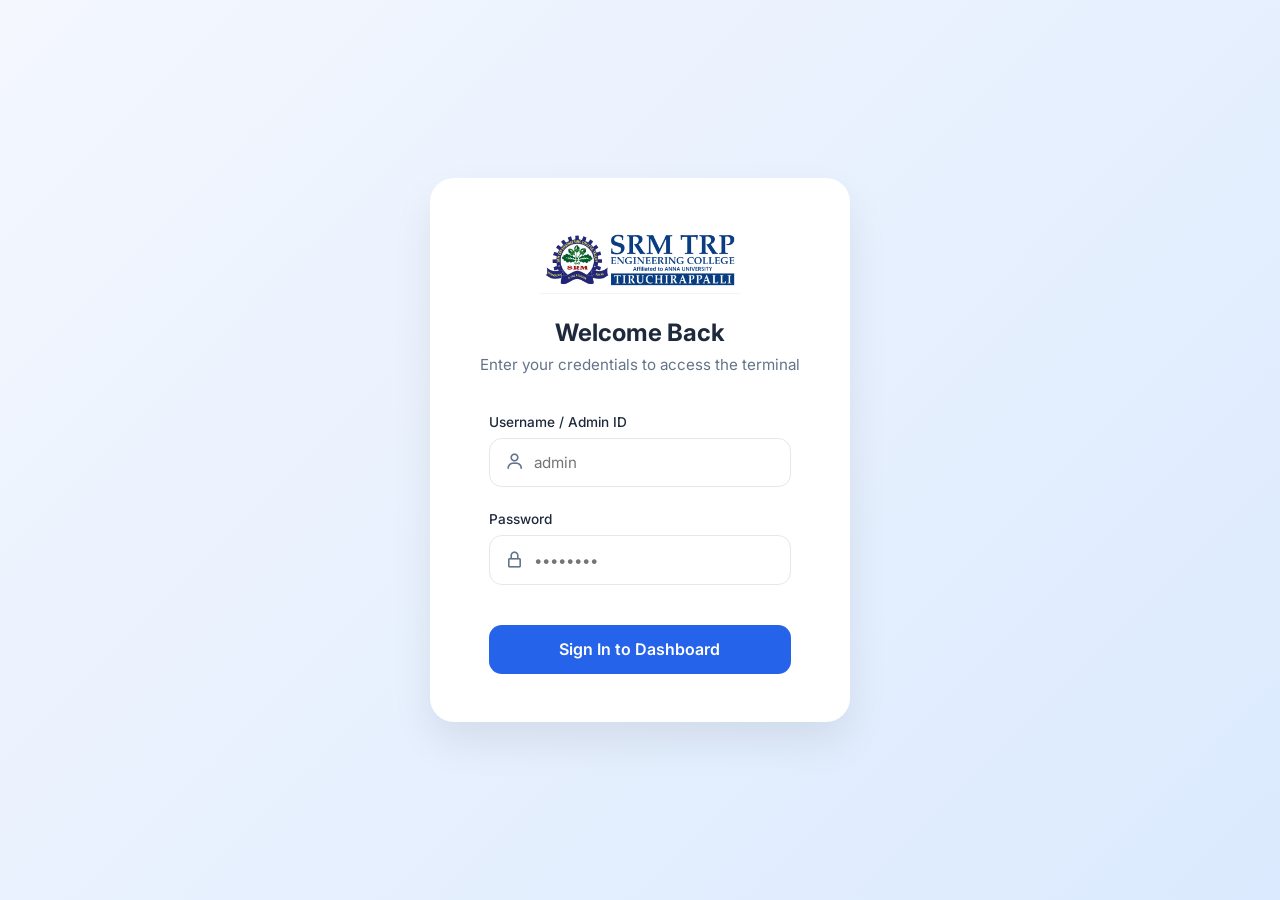
==== index.html @ 42f21158 "Add files via upload" ====
<!DOCTYPE html>
<html lang="en">

<head>
    <meta charset="UTF-8">
    <meta name="viewport" content="width=device-width, initial-scale=1.0">
    <title>Login - Campus Bus Terminal</title>
    <!-- Google Fonts -->
    <link rel="preconnect" href="https://fonts.googleapis.com">
    <link rel="preconnect" href="https://fonts.gstatic.com" crossorigin>
    <link href="https://fonts.googleapis.com/css2?family=Inter:wght@300;400;500;600;700&display=swap" rel="stylesheet">
    <!-- Boxicons -->
    <link href="https://unpkg.com/boxicons@2.1.4/css/boxicons.min.css" rel="stylesheet">
    <link rel="stylesheet" href="style.css">
    <style>
        /* Specific Styles for Login */
        body {
            background-color: var(--app-bg);
            background-image: linear-gradient(135deg, var(--app-bg) 0%, #dbeafe 100%);
            display: flex;
            justify-content: center;
            align-items: center;
            height: 100vh;
            margin: 0;
            font-family: 'Inter', sans-serif;
        }

        .login-container {
            background-color: var(--card-bg);
            border-radius: 1.5rem;
            box-shadow: 0 20px 40px rgba(0, 0, 0, 0.08);
            width: 100%;
            max-width: 420px;
            padding: 3rem 2.5rem;
            display: flex;
            flex-direction: column;
            align-items: center;
            text-align: center;
        }

        .login-logo {
            width: 80px;
            height: 80px;
            background-color: var(--primary-light);
            border-radius: 1.25rem;
            display: flex;
            justify-content: center;
            align-items: center;
            margin-bottom: 1.5rem;
            color: var(--primary);
            font-size: 2.5rem;
        }

        .login-container h1 {
            font-size: 1.5rem;
            color: var(--text-main);
            margin-bottom: 0.5rem;
        }

        .login-container p {
            color: var(--text-muted);
            font-size: 0.95rem;
            margin-bottom: 2.5rem;
        }

        .form-group {
            width: 100%;
            margin-bottom: 1.5rem;
            text-align: left;
            position: relative;
        }

        .form-group label {
            display: block;
            font-size: 0.85rem;
            font-weight: 500;
            color: var(--text-main);
            margin-bottom: 0.5rem;
        }

        .form-group input {
            width: 100%;
            padding: 0.9rem 1rem 0.9rem 2.8rem;
            border: 1px solid var(--border);
            border-radius: 0.8rem;
            font-size: 0.95rem;
            transition: all 0.2s;
            outline: none;
        }

        .form-group input:focus {
            border-color: #cbd5e1;
        }

        .form-group i {
            position: absolute;
            left: 1rem;
            bottom: 1rem;
            color: var(--text-muted);
            font-size: 1.2rem;
        }

        .login-btn {
            width: 100%;
            padding: 0.9rem;
            background-color: var(--primary);
            color: white;
            border: none;
            border-radius: 0.8rem;
            font-size: 1rem;
            font-weight: 600;
            cursor: pointer;
            transition: all 0.2s;
            margin-top: 1rem;
        }

        .login-btn:hover {
            background-color: var(--primary-hover);
            box-shadow: 0 4px 12px rgba(37, 99, 235, 0.2);
        }

        .error-message {
            color: var(--danger);
            font-size: 0.85rem;
            margin-top: 1rem;
            display: none;
            background-color: var(--danger-bg);
            padding: 0.8rem;
            border-radius: 0.5rem;
            width: 100%;
            text-align: left;
        }
    </style>
</head>

<body>

    <div class="login-container">
        <div class="login-logo" style="background-color: transparent; width: auto; height: auto;">
            <img src="logo.png" alt="SRM TRP Engineering College Logo" style="max-width: 200px; height: auto;">
        </div>
        <h1>Welcome Back</h1>
        <p>Enter your credentials to access the terminal</p>

        <form id="loginForm" onsubmit="handleLogin(event)">
            <div class="form-group">
                <label for="username">Username / Admin ID</label>
                <i class='bx bx-user'></i>
                <input type="text" id="username" placeholder="admin" required>
            </div>

            <div class="form-group">
                <label for="password">Password</label>
                <i class='bx bx-lock-alt'></i>
                <input type="password" id="password" placeholder="••••••••" required>
            </div>

            <button type="submit" class="login-btn">Sign In to Dashboard</button>
            <div class="error-message" id="errorMsg">
                <i class='bx bx-error-circle'></i> Invalid credentials. Please use 'admin' / 'admin'.
            </div>
        </form>
    </div>

    <script>
        function handleLogin(e) {
            e.preventDefault();
            const user = document.getElementById('username').value;
            const pass = document.getElementById('password').value;
            const errorMsg = document.getElementById('errorMsg');

            // Simple demo authentication
            if (user === 'admin' && pass === 'admin') {
                errorMsg.style.display = 'none';

                // Add a small loading effect
                const btn = document.querySelector('.login-btn');
                btn.innerHTML = "<i class='bx bx-loader-alt bx-spin'></i> Authenticating...";
                btn.style.opacity = '0.8';

                // Redirect to dashboard after 1 second
                setTimeout(() => {
                    window.location.href = 'Bus.html';
                }, 1000);
            } else {
                errorMsg.style.display = 'block';
                // Shake animation for error
                const container = document.querySelector('.login-container');
                container.style.animation = 'shake 0.4s';
                setTimeout(() => container.style.animation = '', 400);
            }
        }
    </script>
    <style>
        @keyframes shake {
            0% {
                transform: translateX(0);
            }

            25% {
                transform: translateX(-8px);
            }

            50% {
                transform: translateX(8px);
            }

            75% {
                transform: translateX(-8px);
            }

            100% {
                transform: translateX(0);
            }
        }

        </script></body></html>
---- style.css ----
:root {
            --bg-dark: #0f1c4e;
            /* Dark blue background from the edge of the image */
            --app-bg: #f4f7fe;
            /* Very light blue for the main area */
            --sidebar-bg: #ffffff;
            --card-bg: #ffffff;
            --primary: #2563eb;
            --primary-light: #eff6ff;
            --primary-hover: #1d4ed8;
            --text-main: #1e293b;
            --text-muted: #64748b;
            --success: #10b981;
            --success-bg: #d1fae5;
            --warning: #f59e0b;
            --warning-bg: #fef3c7;
            --danger: #ef4444;
            --danger-bg: #fee2e2;
            --border: #e2e8f0;
        }

        /* Dark Theme Overrides */
        body.dark-theme {
            --app-bg: #0f172a;
            --sidebar-bg: #1e293b;
            --card-bg: #1e293b;
            --primary-light: rgba(37, 99, 235, 0.2);
            --text-main: #f8fafc;
            --text-muted: #94a3b8;
            --border: #334155;
            --success-bg: rgba(16, 185, 129, 0.2);
            --warning-bg: rgba(245, 158, 11, 0.2);
            --danger-bg: rgba(239, 68, 68, 0.2);
        }

        /* Specific Element Overrides for Dark Mode */
        body.dark-theme th {
            background-color: #0f172a;
        }

        body.dark-theme tr:hover td {
            background-color: #334155;
        }

        body.dark-theme .action-btn {
            background-color: #334155;
        }

        body.dark-theme .btn-outline:hover {
            background-color: #334155;
            border-color: #475569;
        }

        body.dark-theme .camera-container {
            background-color: #0f172a;
            border-color: #334155;
        }

        * {
            margin: 0;
            padding: 0;
            box-sizing: border-box;
            font-family: 'Inter', sans-serif;
        }

        body {
            background-color: var(--app-bg);
            height: 100vh;
            display: flex;
            justify-content: center;
            align-items: center;
            overflow: hidden;
            margin: 0;
            padding: 0;
        }

        .app-container {
            background-color: var(--app-bg);
            width: 100%;
            height: 100%;
            display: flex;
            overflow: hidden;
        }

        /* Sidebar Styles */
        .sidebar {
            width: 250px;
            background-color: var(--sidebar-bg);
            padding: 1.5rem 1.25rem;
            display: flex;
            flex-direction: column;
            border-right: 1px solid var(--border);
            z-index: 10;
        }

        .logo {
            display: flex;
            align-items: center;
            justify-content: center;
            margin-bottom: 2rem;
            padding: 0 0.5rem;
        }

        .logo img {
            max-width: 100%;
            height: auto;
            max-height: 80px;
            /* Adjust based on preference */
        }

        .nav-menu {
            list-style: none;
            display: flex;
            flex-direction: column;
            gap: 0.25rem;
            flex: 1;
        }

        .nav-link {
            display: flex;
            align-items: center;
            gap: 1rem;
            padding: 0.8rem 1rem;
            color: var(--text-muted);
            text-decoration: none;
            border-radius: 0.8rem;
            font-weight: 500;
            transition: all 0.3s ease;
            font-size: 0.95rem;
        }

        .nav-link:hover {
            color: var(--primary);
            background-color: var(--primary-light);
        }

        .nav-item.active .nav-link {
            background-color: var(--primary);
            color: white;
            box-shadow: 0 4px 12px rgba(37, 99, 235, 0.25);
        }

        .nav-item.active .nav-link i {
            color: white;
        }

        .nav-link i {
            font-size: 1.25rem;
        }

        .bottom-nav {
            margin-top: auto;
            display: flex;
            flex-direction: column;
            gap: 0.25rem;
        }

        /* Main Content */
        .main-content {
            flex: 1;
            display: flex;
            flex-direction: column;
            overflow-y: auto;
            overflow-x: hidden;
            background-color: var(--app-bg);
            padding-bottom: 2rem;
        }

        /* Scrollbar styling */
        .main-content::-webkit-scrollbar {
            width: 8px;
        }

        .main-content::-webkit-scrollbar-track {
            background: transparent;
        }

        .main-content::-webkit-scrollbar-thumb {
            background-color: #cbd5e1;
            border-radius: 10px;
        }

        /* Topbar */
        .topbar {
            display: flex;
            justify-content: space-between;
            align-items: center;
            padding: 1.5rem 2rem;
            position: sticky;
            top: 0;
            background-color: var(--app-bg);
            z-index: 5;
        }

        .search-bar {
            position: relative;
            width: 350px;
        }

        .search-bar i {
            position: absolute;
            left: 1rem;
            top: 50%;
            transform: translateY(-50%);
            color: var(--text-muted);
            font-size: 1.1rem;
        }

        .search-bar input {
            width: 100%;
            padding: 0.8rem 1rem 0.8rem 2.8rem;
            border: none;
            border-radius: 2rem;
            background-color: var(--card-bg);
            font-size: 0.95rem;
            outline: none;
            color: var(--text-main);
            box-shadow: 0 2px 10px rgba(0, 0, 0, 0.02);
        }

        .search-bar input::placeholder {
            color: var(--text-muted);
            font-weight: 400;
        }

        .topbar-right {
            display: flex;
            align-items: center;
            gap: 1.25rem;
        }

        .icon-btn {
            width: 44px;
            height: 44px;
            border-radius: 50%;
            background-color: var(--card-bg);
            border: none;
            display: flex;
            justify-content: center;
            align-items: center;
            color: var(--text-main);
            font-size: 1.2rem;
            cursor: pointer;
            box-shadow: 0 2px 10px rgba(0, 0, 0, 0.02);
            transition: all 0.2s ease;
            position: relative;
        }

        .icon-btn:hover {
            background-color: var(--primary-light);
            color: var(--primary);
        }

        .icon-btn.has-notification::after {
            content: '';
            position: absolute;
            top: 10px;
            right: 12px;
            width: 8px;
            height: 8px;
            background-color: var(--danger);
            border-radius: 50%;
            border: 2px solid var(--card-bg);
        }

        .user-profile {
            display: flex;
            align-items: center;
            gap: 0.75rem;
            background-color: var(--card-bg);
            padding: 0.4rem 0.8rem 0.4rem 0.4rem;
            border-radius: 2rem;
            box-shadow: 0 2px 10px rgba(0, 0, 0, 0.02);
            cursor: pointer;
            transition: all 0.2s ease;
        }

        .user-profile:hover {
            box-shadow: 0 4px 12px rgba(0, 0, 0, 0.05);
        }

        .user-profile img {
            width: 36px;
            height: 36px;
            border-radius: 50%;
            object-fit: cover;
        }

        .profile-info {
            display: flex;
            flex-direction: column;
        }

        .profile-info h4 {
            font-size: 0.85rem;
            color: var(--text-main);
            font-weight: 600;
        }

        .profile-info p {
            font-size: 0.75rem;
            color: var(--text-muted);
        }

        .user-profile>i {
            color: var(--text-muted);
            margin-left: 0.5rem;
            font-size: 1.1rem;
        }

        /* Dashboard Content */
        .dashboard-content {
            padding: 0 2rem;
            display: flex;
            flex-direction: column;
            gap: 1.5rem;
        }

        .page-header {
            display: flex;
            justify-content: space-between;
            align-items: center;
            margin-bottom: 0.5rem;
        }

        .page-title {
            font-size: 1.4rem;
            color: var(--text-main);
            font-weight: 700;
        }

        /* Stats Grid */
        .stats-grid {
            display: grid;
            grid-template-columns: repeat(4, 1fr);
            gap: 1.5rem;
        }

        .stat-card {
            background-color: var(--card-bg);
            padding: 1.5rem;
            border-radius: 1.25rem;
            box-shadow: 0 2px 12px rgba(0, 0, 0, 0.03);
            display: flex;
            align-items: center;
            gap: 1.25rem;
            transition: transform 0.2s ease;
        }

        .stat-card:hover {
            transform: translateY(-2px);
        }

        .stat-icon {
            width: 54px;
            height: 54px;
            border-radius: 1rem;
            display: flex;
            justify-content: center;
            align-items: center;
            font-size: 1.6rem;
        }

        .stat-icon.blue {
            background-color: var(--primary-light);
            color: var(--primary);
        }

        .stat-icon.green {
            background-color: var(--success-bg);
            color: var(--success);
        }

        .stat-icon.orange {
            background-color: var(--warning-bg);
            color: var(--warning);
        }

        .stat-icon.red {
            background-color: var(--danger-bg);
            color: var(--danger);
        }

        .stat-details {
            display: flex;
            flex-direction: column;
        }

        .stat-details h3 {
            font-size: 0.85rem;
            color: var(--text-muted);
            font-weight: 500;
            margin-bottom: 0.25rem;
        }

        .stat-details p {
            font-size: 1.5rem;
            color: var(--text-main);
            font-weight: 700;
        }

        /* Middle Section: Camera & recent activity */
        .middle-grid {
            display: grid;
            grid-template-columns: 1fr 1fr;
            gap: 1.5rem;
        }

        .card {
            background-color: var(--card-bg);
            border-radius: 1.25rem;
            padding: 1.5rem;
            box-shadow: 0 2px 12px rgba(0, 0, 0, 0.03);
            display: flex;
            flex-direction: column;
        }

        .card-header {
            display: flex;
            justify-content: space-between;
            align-items: center;
            margin-bottom: 1.25rem;
        }

        .card-title {
            font-size: 1.1rem;
            color: var(--text-main);
            font-weight: 600;
            display: flex;
            align-items: center;
            gap: 0.5rem;
        }

        .card-title i {
            color: var(--primary);
        }

        /* Camera Preview Area */
        .camera-container {
            position: relative;
            width: 100%;
            height: 250px;
            background-color: #f1f5f9;
            border-radius: 1rem;
            overflow: hidden;
            display: flex;
            justify-content: center;
            align-items: center;
            border: 2px dashed #cbd5e1;
        }

        .camera-overlay {
            position: absolute;
            top: 0;
            left: 0;
            width: 100%;
            height: 100%;
            position: relative;
        }

        .scanner-line {
            position: absolute;
            top: 0;
            left: 0;
            width: 100%;
            height: 2px;
            background-color: var(--primary);
            box-shadow: 0 0 10px var(--primary);
            animation: scan 3s infinite linear;
            z-index: 10;
        }

        @keyframes scan {
            0% {
                top: 0;
                opacity: 0;
            }

            10% {
                opacity: 1;
            }

            90% {
                opacity: 1;
            }

            100% {
                top: 100%;
                opacity: 0;
            }
        }

        .camera-bg {
            width: 100%;
            height: 100%;
            object-fit: cover;
            filter: grayscale(40%) contrast(110%);
        }

        .camera-empty {
            color: var(--text-muted);
            display: flex;
            flex-direction: column;
            align-items: center;
            gap: 0.5rem;
        }

        .camera-empty i {
            font-size: 3rem;
        }

        .live-badge {
            position: absolute;
            top: 1rem;
            left: 1rem;
            background-color: rgba(0, 0, 0, 0.6);
            color: white;
            padding: 0.3rem 0.6rem;
            border-radius: 0.5rem;
            font-size: 0.75rem;
            font-weight: 500;
            display: flex;
            align-items: center;
            gap: 0.4rem;
            backdrop-filter: blur(4px);
            z-index: 5;
        }

        .live-badge .dot {
            width: 8px;
            height: 8px;
            background-color: var(--danger);
            border-radius: 50%;
            animation: pulse 1.5s infinite;
        }

        @keyframes pulse {
            0% {
                transform: scale(0.95);
                box-shadow: 0 0 0 0 rgba(239, 68, 68, 0.7);
            }

            70% {
                transform: scale(1);
                box-shadow: 0 0 0 6px rgba(239, 68, 68, 0);
            }

            100% {
                transform: scale(0.95);
                box-shadow: 0 0 0 0 rgba(239, 68, 68, 0);
            }
        }

        /* Latest Scan Details */
        .scan-details {
            display: flex;
            flex-direction: column;
            align-items: center;
            justify-content: center;
            height: 100%;
            padding: 1rem;
            text-align: center;
        }

        .number-plate {
            background-color: #fbbf24;
            color: #000;
            padding: 0.8rem 2rem;
            border-radius: 0.5rem;
            font-size: 2.5rem;
            font-weight: 800;
            border: 4px solid #1e293b;
            margin: 1rem 0;
            letter-spacing: 3px;
            font-family: monospace;
            box-shadow: 0 4px 6px rgba(0, 0, 0, 0.1);
        }

        .scan-status {
            font-size: 1.1rem;
            color: var(--success);
            font-weight: 600;
            display: flex;
            align-items: center;
            gap: 0.5rem;
        }

        .scan-meta {
            color: var(--text-muted);
            font-size: 0.9rem;
            margin-top: 0.5rem;
        }

        /* Buttons */
        .btn {
            padding: 0.6rem 1.2rem;
            border-radius: 0.8rem;
            font-weight: 500;
            font-size: 0.9rem;
            cursor: pointer;
            display: flex;
            align-items: center;
            gap: 0.5rem;
            border: none;
            transition: all 0.2s ease;
        }

        .btn-primary {
            background-color: var(--primary);
            color: white;
        }

        .btn-primary:hover {
            background-color: var(--primary-hover);
            box-shadow: 0 4px 12px rgba(37, 99, 235, 0.2);
        }

        .btn-outline {
            background-color: transparent;
            border: 1px solid var(--border);
            color: var(--text-main);
        }

        .btn-outline:hover {
            background-color: #f8fafc;
            border-color: #cbd5e1;
        }

        /* Table Styles */
        .table-container {
            width: 100%;
            overflow-x: auto;
        }

        table {
            width: 100%;
            border-collapse: separate;
            border-spacing: 0;
        }

        th,
        td {
            padding: 1rem;
            text-align: left;
            border-bottom: 1px solid var(--border);
        }

        th {
            color: var(--text-muted);
            font-weight: 500;
            font-size: 0.85rem;
            text-transform: uppercase;
            letter-spacing: 0.5px;
            background-color: #f8fafc;
        }

        th:first-child {
            border-top-left-radius: 0.5rem;
        }

        th:last-child {
            border-top-right-radius: 0.5rem;
        }

        td {
            color: var(--text-main);
            font-size: 0.95rem;
            font-weight: 500;
        }

        .bus-badge {
            display: inline-flex;
            align-items: center;
            gap: 0.5rem;
            font-weight: 600;
            color: var(--primary);
            background-color: var(--primary-light);
            padding: 0.3rem 0.6rem;
            border-radius: 0.5rem;
        }

        .bus-badge i {
            font-size: 1.1rem;
        }

        .status-badge {
            padding: 0.35rem 0.75rem;
            border-radius: 2rem;
            font-size: 0.8rem;
            font-weight: 600;
            display: inline-flex;
            align-items: center;
            gap: 0.3rem;
        }

        .status-in {
            background-color: var(--success-bg);
            color: var(--success);
        }

        .status-out {
            background-color: var(--warning-bg);
            color: var(--warning);
        }

        .action-btn {
            width: 32px;
            height: 32px;
            border-radius: 0.5rem;
            background-color: #f1f5f9;
            color: var(--text-muted);
            border: none;
            cursor: pointer;
            display: flex;
            justify-content: center;
            align-items: center;
            font-size: 1.1rem;
            transition: all 0.2s;
        }

        .action-btn:hover {
            background-color: var(--primary-light);
            color: var(--primary);
        }

        tr {
            transition: background-color 0.2s;
        }

        tr:hover td {
            background-color: #f8fafc;
        }

        tr:last-child td {
            border-bottom: none;
        }

        @media (max-width: 1024px) {
            .stats-grid {
                grid-template-columns: repeat(2, 1fr);
            }

            .middle-grid {
                grid-template-columns: 1fr;
            }
        }
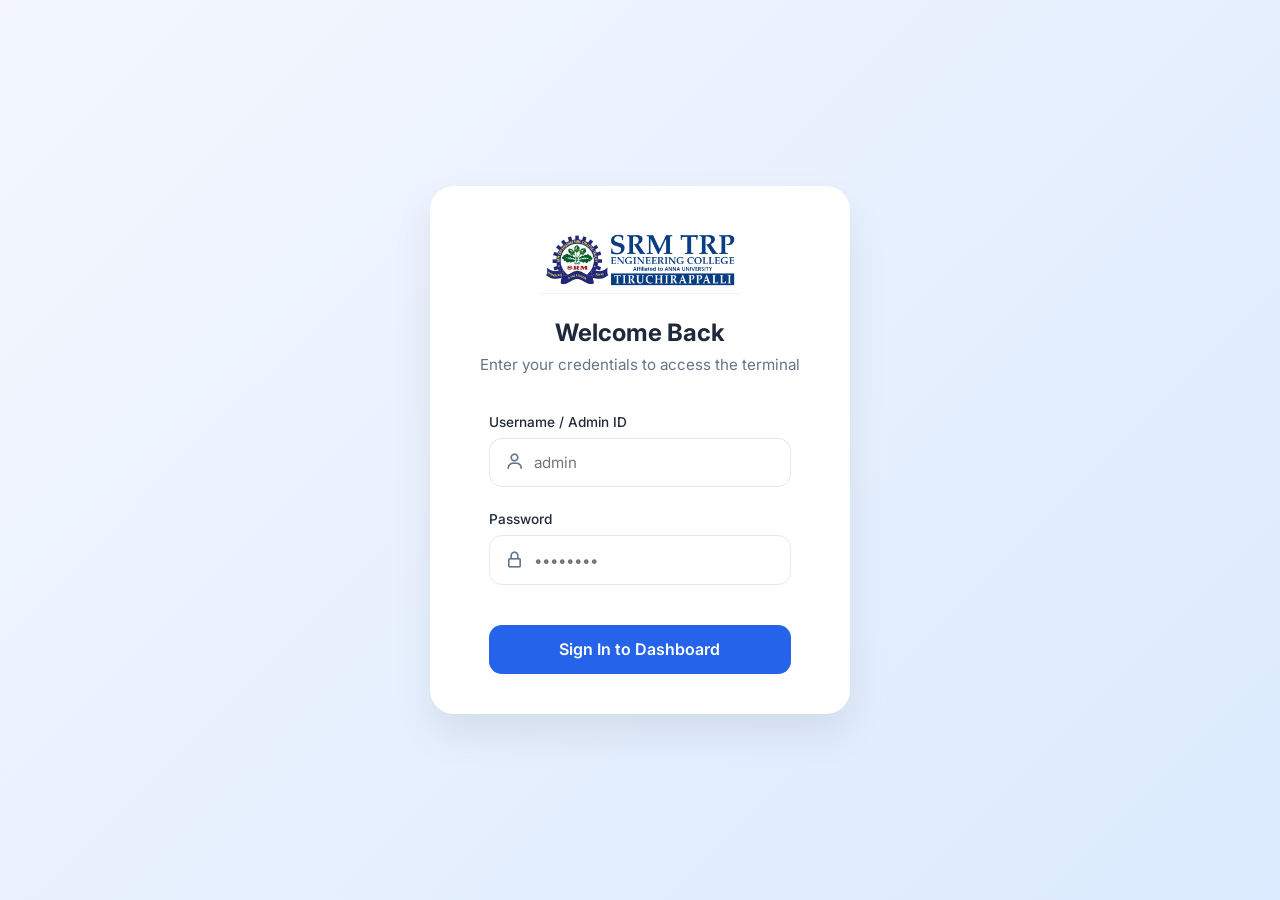
==== commit cbd0ebf6: "Add files via upload" ====
--- a/index.html
+++ b/index.html
@@ -29,13 +29,14 @@
             background-color: var(--card-bg);
             border-radius: 1.5rem;
             box-shadow: 0 20px 40px rgba(0, 0, 0, 0.08);
-            width: 100%;
+            width: 90%;
             max-width: 420px;
-            padding: 3rem 2.5rem;
+            padding: 2.5rem 1.5rem;
             display: flex;
             flex-direction: column;
             align-items: center;
             text-align: center;
+            box-sizing: border-box;
         }
 
         .login-logo {
--- a/style.css
+++ b/style.css
@@ -735,6 +735,13 @@
             border-bottom: none;
         }
 
+        /* Responsive Media Queries */
+
+        /* Hide menu toggle by default on desktop */
+        .menu-toggle {
+            display: none;
+        }
+
         @media (max-width: 1024px) {
             .stats-grid {
                 grid-template-columns: repeat(2, 1fr);
@@ -743,4 +750,114 @@
             .middle-grid {
                 grid-template-columns: 1fr;
             }
+        }
+
+        /* Mobile (max-width: 768px) */
+        @media (max-width: 768px) {
+            body {
+                max-width: 100vw;
+                overflow-x: hidden;
+            }
+
+            .app-container {
+                border-radius: 0;
+            }
+
+            /* Sidebar overlay */
+            .sidebar {
+                position: fixed;
+                left: -250px;
+                top: 0;
+                height: 100%;
+                transition: left 0.3s ease;
+                box-shadow: 2px 0 10px rgba(0, 0, 0, 0.1);
+            }
+
+            .sidebar.active {
+                left: 0;
+            }
+
+            .sidebar-overlay {
+                position: fixed;
+                top: 0;
+                left: 0;
+                width: 100%;
+                height: 100%;
+                background: rgba(0, 0, 0, 0.5);
+                z-index: 9;
+            }
+
+            /* Show hamburger */
+            .menu-toggle {
+                display: flex;
+                margin-right: 1rem;
+            }
+
+            .search-bar {
+                width: auto;
+                flex: 1;
+                margin-right: 0.5rem;
+            }
+
+            /* Adjust topbar for mobile */
+            .topbar {
+                padding: 1rem;
+            }
+
+            .user-profile h4,
+            .user-profile p,
+            .user-profile i {
+                display: none;
+                /* Hide text on very small screens */
+            }
+
+            .user-profile {
+                padding: 0.2rem;
+            }
+
+            .hide-on-mobile {
+                display: none !important;
+            }
+
+            /* Stats Grid to 1 column */
+            .stats-grid {
+                grid-template-columns: 1fr;
+            }
+
+            /* Cameras Grid side-scrolling horizontal tabs */
+            .middle-grid>div:first-child {
+                display: flex !important;
+                overflow-x: auto;
+                scroll-snap-type: x mandatory;
+                padding-bottom: 1rem;
+                -webkit-overflow-scrolling: touch;
+            }
+
+            .middle-grid>div:first-child::-webkit-scrollbar {
+                height: 4px;
+            }
+
+            .middle-grid>div:first-child::-webkit-scrollbar-thumb {
+                background: #cbd5e1;
+                border-radius: 4px;
+            }
+
+            body.dark-theme .middle-grid>div:first-child::-webkit-scrollbar-thumb {
+                background: #475569;
+            }
+
+            .middle-grid>div:first-child>.card {
+                flex: 0 0 85%;
+                scroll-snap-align: center;
+            }
+
+            /* Table container scrolling */
+            .data-table-container {
+                overflow-x: auto;
+            }
+
+            /* Ensure table doesn't break */
+            .data-table {
+                min-width: 600px;
+            }
         }
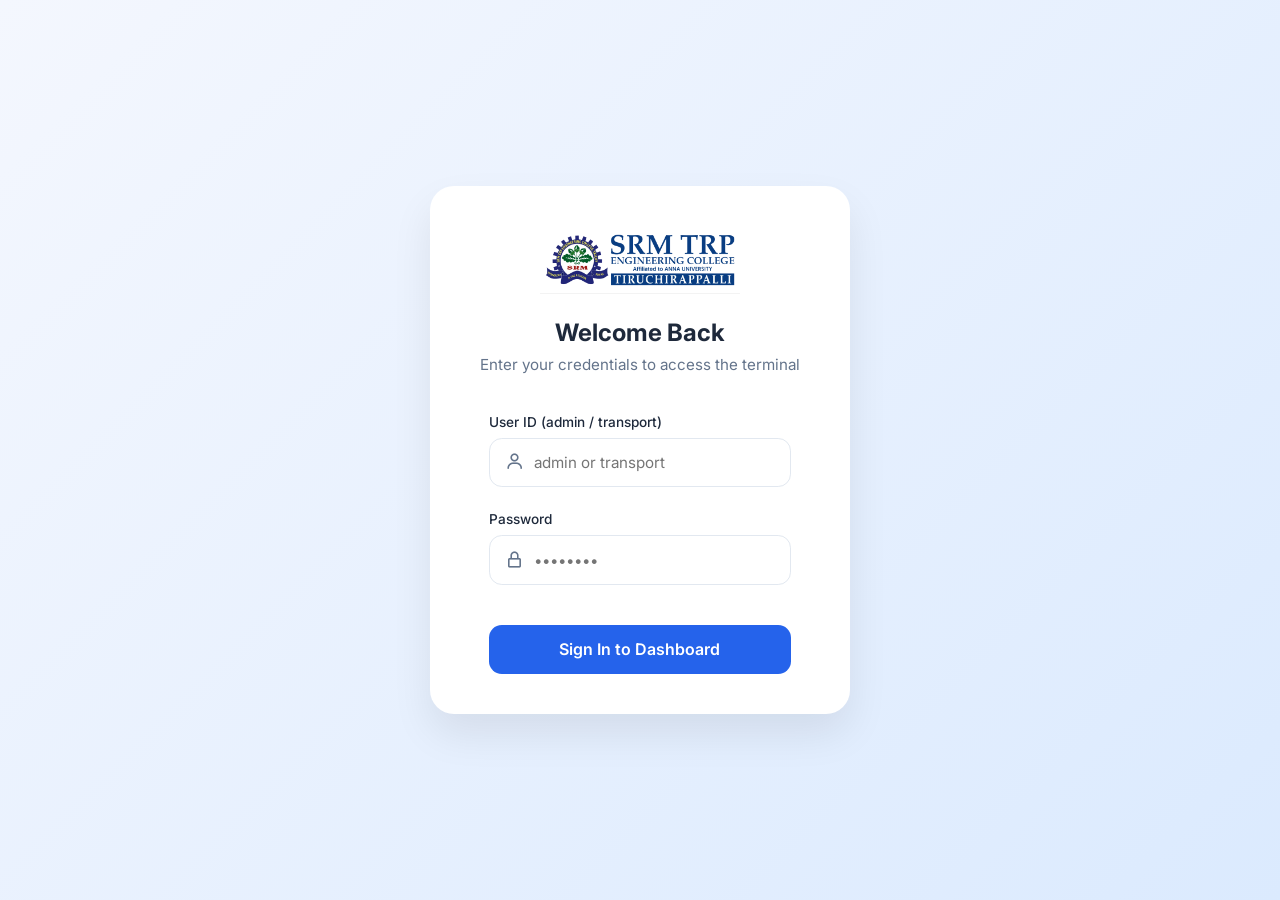
==== commit 84c5c2dd: "Add files via upload" ====
--- a/index.html
+++ b/index.html
@@ -5,6 +5,7 @@
     <meta charset="UTF-8">
     <meta name="viewport" content="width=device-width, initial-scale=1.0">
     <title>Login - Campus Bus Terminal</title>
+    <link rel="icon" type="image/jpg" href="srmminilogo.jpg">
     <!-- Google Fonts -->
     <link rel="preconnect" href="https://fonts.googleapis.com">
     <link rel="preconnect" href="https://fonts.gstatic.com" crossorigin>
@@ -145,9 +146,9 @@
 
         <form id="loginForm" onsubmit="handleLogin(event)">
             <div class="form-group">
-                <label for="username">Username / Admin ID</label>
+                <label for="username">User ID (admin / transport)</label>
                 <i class='bx bx-user'></i>
-                <input type="text" id="username" placeholder="admin" required>
+                <input type="text" id="username" placeholder="admin or transport" required>
             </div>
 
             <div class="form-group">
@@ -158,7 +159,7 @@
 
             <button type="submit" class="login-btn">Sign In to Dashboard</button>
             <div class="error-message" id="errorMsg">
-                <i class='bx bx-error-circle'></i> Invalid credentials. Please use 'admin' / 'admin'.
+                <i class='bx bx-error-circle'></i> Invalid credentials.
             </div>
         </form>
     </div>
@@ -166,12 +167,20 @@
     <script>
         function handleLogin(e) {
             e.preventDefault();
-            const user = document.getElementById('username').value;
+            const user = document.getElementById('username').value.toLowerCase().trim();
             const pass = document.getElementById('password').value;
             const errorMsg = document.getElementById('errorMsg');
 
-            // Simple demo authentication
+            // Simple demo authentication for two roles
+            let role = null;
             if (user === 'admin' && pass === 'admin') {
+                role = 'head';
+            } else if (user === 'transport' && pass === 'transport') {
+                role = 'office';
+            }
+
+            if (role) {
+                localStorage.setItem('userRole', role);
                 errorMsg.style.display = 'none';
 
                 // Add a small loading effect
@@ -179,9 +188,13 @@
                 btn.innerHTML = "<i class='bx bx-loader-alt bx-spin'></i> Authenticating...";
                 btn.style.opacity = '0.8';
 
-                // Redirect to dashboard after 1 second
+                // Redirect based on role
                 setTimeout(() => {
-                    window.location.href = 'Bus.html';
+                    if (role === 'head') {
+                        window.location.href = 'Bus.html';
+                    } else if (role === 'office') {
+                        window.location.href = 'TransportOffice.html';
+                    }
                 }, 1000);
             } else {
                 errorMsg.style.display = 'block';
@@ -214,5 +227,7 @@
                 transform: translateX(0);
             }
         }
-
-        </script></body></html>+    </style>
+</body>
+
+</html>
--- a/style.css
+++ b/style.css
@@ -742,6 +742,10 @@
             display: none;
         }
 
+        .hide-on-desktop {
+            display: none;
+        }
+
         @media (max-width: 1024px) {
             .stats-grid {
                 grid-template-columns: repeat(2, 1fr);
@@ -793,10 +797,59 @@
                 margin-right: 1rem;
             }
 
+            .hide-on-desktop {
+                display: flex !important;
+            }
+
+            /* Mobile Search Bar (YouTube Style) */
             .search-bar {
-                width: auto;
-                flex: 1;
+                display: none;
+                /* Hidden by default on mobile */
+                position: absolute;
+                top: 0;
+                left: 0;
+                width: 100%;
+                height: 100%;
+                background-color: var(--app-bg);
+                z-index: 20;
+                padding: 1rem;
+                display: flex;
+                /* We manage visibility via a class later */
+                align-items: center;
+                opacity: 0;
+                visibility: hidden;
+                transition: all 0.3s ease;
+            }
+
+            .search-bar.active {
+                opacity: 1;
+                visibility: visible;
+            }
+
+            .search-bar input {
+                border-radius: 0.5rem;
+                padding: 0.8rem 1rem 0.8rem 2.5rem;
+                box-shadow: 0 4px 12px rgba(0, 0, 0, 0.05);
+            }
+
+            .search-bar i.bx-search {
+                left: 1.5rem;
+            }
+
+            .close-search-btn {
+                display: flex;
+                align-items: center;
+                justify-content: center;
+                background: none;
+                border: none;
+                font-size: 1.5rem;
+                color: var(--text-main);
                 margin-right: 0.5rem;
+                cursor: pointer;
+            }
+
+            .mobile-search-toggle {
+                display: flex;
             }
 
             /* Adjust topbar for mobile */
@@ -860,4 +913,180 @@
             .data-table {
                 min-width: 600px;
             }
+        }
+
+        /* Search Results Modal Styles */
+        .modal-overlay {
+            position: fixed;
+            top: 0;
+            left: 0;
+            width: 100%;
+            height: 100%;
+            background-color: rgba(0, 0, 0, 0.5);
+            display: flex;
+            justify-content: center;
+            align-items: center;
+            z-index: 1000;
+            opacity: 0;
+            visibility: hidden;
+            transition: all 0.3s ease;
+            backdrop-filter: blur(4px);
+        }
+
+        .modal-overlay.active {
+            opacity: 1;
+            visibility: visible;
+        }
+
+        .modal-content {
+            background-color: var(--card-bg);
+            border-radius: 1.25rem;
+            width: 90%;
+            max-width: 600px;
+            padding: 2rem;
+            box-shadow: 0 20px 40px rgba(0, 0, 0, 0.15);
+            transform: translateY(20px) scale(0.95);
+            transition: all 0.3s ease;
+            max-height: 90vh;
+            overflow-y: auto;
+        }
+
+        .modal-overlay.active .modal-content {
+            transform: translateY(0) scale(1);
+        }
+
+        .modal-header {
+            display: flex;
+            justify-content: space-between;
+            align-items: center;
+            margin-bottom: 1.5rem;
+            padding-bottom: 1rem;
+            border-bottom: 1px solid var(--border);
+        }
+
+        .modal-title {
+            font-size: 1.25rem;
+            color: var(--text-main);
+            font-weight: 700;
+            display: flex;
+            align-items: center;
+            gap: 0.5rem;
+        }
+
+        .modal-title i {
+            color: var(--primary);
+        }
+
+        .modal-close {
+            background: none;
+            border: none;
+            font-size: 1.5rem;
+            color: var(--text-muted);
+            cursor: pointer;
+            transition: color 0.2s;
+        }
+
+        .modal-close:hover {
+            color: var(--danger);
+        }
+
+        .searchResults-grid {
+            display: grid;
+            grid-template-columns: 1fr;
+            gap: 1.5rem;
+        }
+
+        @media(min-width: 640px) {
+            .searchResults-grid {
+                grid-template-columns: 1fr 1fr;
+            }
+        }
+
+        .result-section h4 {
+            font-size: 0.9rem;
+            color: var(--text-muted);
+            margin-bottom: 1rem;
+            text-transform: uppercase;
+            letter-spacing: 0.5px;
+        }
+
+        .driver-card {
+            display: flex;
+            align-items: center;
+            gap: 1rem;
+            background-color: var(--app-bg);
+            padding: 1rem;
+            border-radius: 1rem;
+            margin-bottom: 1rem;
+        }
+
+        .driver-photo {
+            width: 60px;
+            height: 60px;
+            border-radius: 50%;
+            object-fit: cover;
+            border: 2px solid var(--primary-light);
+        }
+
+        .driver-info h3 {
+            font-size: 1.1rem;
+            color: var(--text-main);
+            margin-bottom: 0.25rem;
+        }
+
+        .driver-info p {
+            font-size: 0.85rem;
+            color: var(--text-muted);
+            display: flex;
+            align-items: center;
+            gap: 0.25rem;
+        }
+
+        .license-img-container {
+            width: 100%;
+            border-radius: 0.8rem;
+            overflow: hidden;
+            border: 1px solid var(--border);
+            margin-top: 1rem;
+        }
+
+        .license-img-container img {
+            width: 100%;
+            height: auto;
+            display: block;
+            object-fit: contain;
+            background-color: #f1f5f9;
+        }
+
+        .bus-details-list {
+            list-style: none;
+            padding: 0;
+            margin: 0;
+            background-color: var(--app-bg);
+            border-radius: 1rem;
+            padding: 0.5rem 0;
+        }
+
+        .bus-details-list li {
+            padding: 0.8rem 1.2rem;
+            display: flex;
+            justify-content: space-between;
+            align-items: center;
+            border-bottom: 1px solid var(--border);
+        }
+
+        .bus-details-list li:last-child {
+            border-bottom: none;
+        }
+
+        .bus-details-list .label {
+            color: var(--text-muted);
+            font-size: 0.9rem;
+            font-weight: 500;
+        }
+
+        .bus-details-list .value {
+            color: var(--text-main);
+            font-weight: 600;
+            font-size: 0.95rem;
         }
